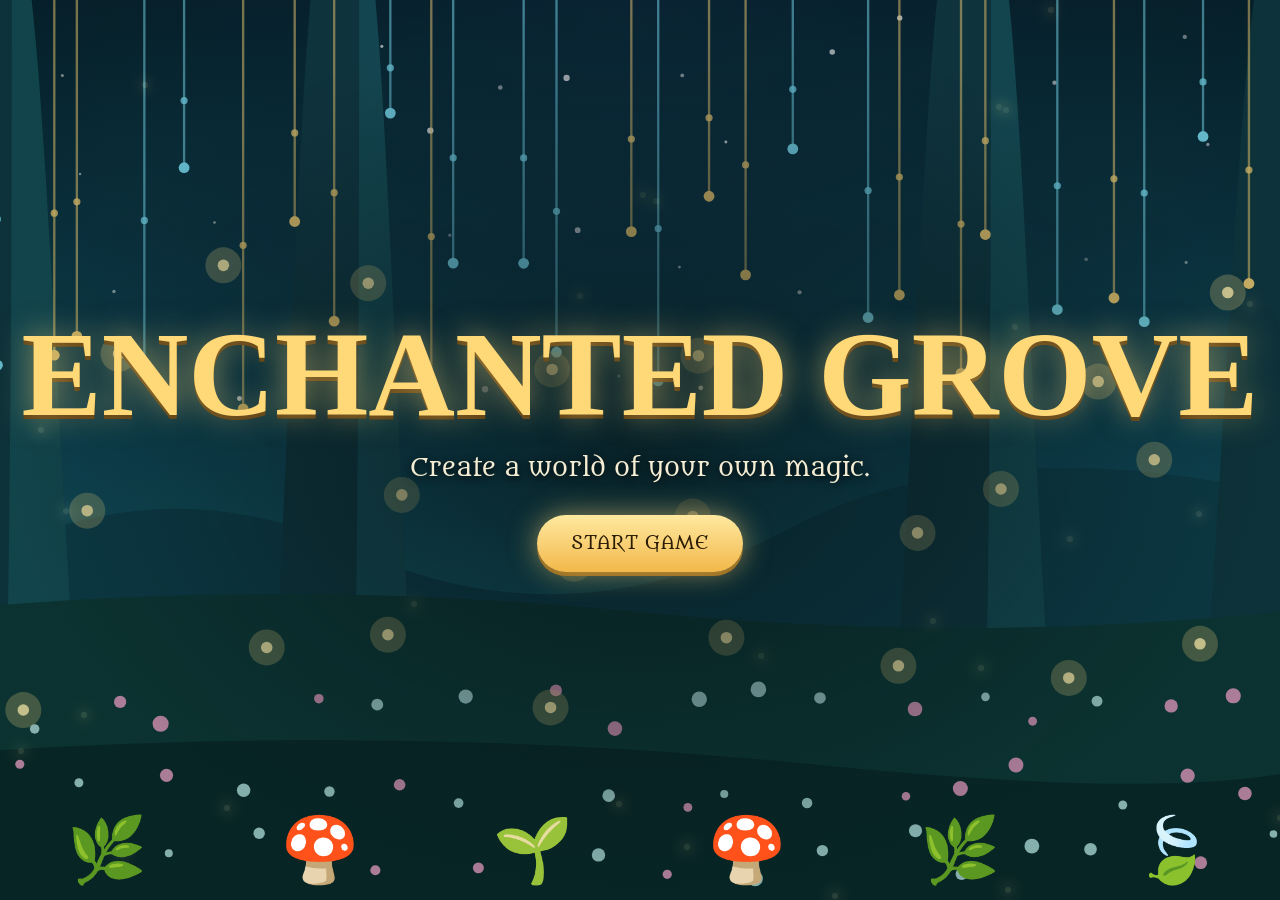
==== Enchanted Grove V2.html @ fbfa37d2 "Randomized visual aspects Specifically: fully randomized leaves." ====
<!DOCTYPE html>
<html lang="en">
    <head>
        <meta charset="utf-8">
        <meta name="viewport" content="width=device-width, initial-scale=1, viewport-fit=cover">
        <title>
            Enchanted Grove
        </title>
        <link rel="stylesheet" href="https://fonts.googleapis.com/css2?family=Metamorphous&family=Mountains+of+Christmas:wght@400;700&display=swap">
        <style>
            :root {
                --ink:#f4edd3;
                --mute:#c4c9b4;
                --gold:#ffd978;
                --sage:#a9c4a0;
                --lav:#b9a7ee;
                --sky:#8fd0e6;
                --deep:#0b1f1a;
                --glass:rgba(14,32,30,.62);
                --line:rgba(255,217,120,.38);
                color-scheme:dark;
                box-sizing:border-box;
                padding-top:env(safe-area-inset-top,0px);
                padding-bottom:env(safe-area-inset-bottom,0px);
            }
            * {
                box-sizing:border-box;
            }
            html {
                scroll-padding-top:env(safe-area-inset-top,0px);
            }
            body {
                margin:0;
                min-height:100vh;
                color:var(--ink);
                font:17px/1.55 Metamorphous,Georgia,serif;
                background:radial-gradient(ellipse at 50% 0,#27406b 0,#142b3a 38%,#0b1f1a 80%);
                transition:background 1.2s;
                overflow-x:hidden;
            }
            body[data-env=marsh] {
                background:radial-gradient(ellipse at 50% 0,#4a3585 0,#1d1b45 42%,#0a1a26 85%);
            }
            body[data-env=garden] {
                background:radial-gradient(ellipse at 50% 0,#a4568f 0,#4d3d77 40%,#1b2f2a 85%);
            }
            body[data-env=woods] {
                background:radial-gradient(ellipse at 50% 0,#17667a 0,#0d3a47 42%,#081b1a 85%);
            }
            h1,h2,h3,.big {
                font-family:'Mountains of Christmas',Georgia,cursive;
                font-weight:700;
                margin:0;
                line-height:1.05;
            }
            .screen {
                position:relative;
                z-index:2;
                min-height:100vh;
                padding:24px 16px 40px;
                display:flex;
                flex-direction:column;
                align-items:center;
                opacity:0;
                transform:translateY(14px);
                transition:opacity .4s,transform .4s;
            }
            .screen.on {
                opacity:1;
                transform:none;
            }
            .screen[hidden] {
                display:none;
            }
            #ffs {
                position:fixed;
                inset:0;
                pointer-events:none;
                z-index:1;
            }
            .ff {
                position:absolute;
                width:6px;
                height:6px;
                border-radius:50%;
                background:#ffe9a0;
                box-shadow:0 0 12px 4px rgba(255,225,130,.7);
                animation:dr 9s ease-in-out infinite alternate,bl 3s ease-in-out infinite;
            }
            @keyframes dr {
                to{transform:translate(40px,-60px)};
            }
            @keyframes bl {
                50%{opacity:.25};
            }
            #start {
                justify-content:center;
                text-align:center;
                overflow:hidden;
            }
            #start .bg {
                position:absolute;
                inset:0;
                z-index:-1;
                opacity:.85;
            }
            #start .bg svg {
                width:100%;
                height:100%;
                display:block;
            }
            #start:after {
                content:"";
                position:absolute;
                inset:0;
                z-index:-1;
                background:radial-gradient(ellipse at center,rgba(5,16,16,.65),rgba(5,16,16,.1) 70%);
            }
            #start h1 {
                font-size:clamp(3rem,13vw,7.5rem);
                color:var(--gold);
                text-shadow:0 0 30px rgba(255,217,120,.55),0 4px 0 #5a3d12;
            }
            #start p {
                font-size:clamp(1.05rem,3.5vw,1.5rem);
                color:var(--ink);
                margin:12px 0 28px;
                text-shadow:0 2px 8px #000;
            }
            .btn {
                font:inherit;
                font-size:1.15rem;
                color:#2b1d05;
                background:linear-gradient(#ffe9a0,#f2b84a);
                border:0;
                border-radius:99px;
                padding:14px 34px;
                cursor:pointer;
                box-shadow:0 0 28px rgba(255,217,120,.55),0 4px 0 #8a5d14;
                letter-spacing:.04em;
                transition:transform .2s;
            }
            .btn:hover {
                transform:translateY(-2px) scale(1.03);
            }
            .btn.alt {
                background:linear-gradient(#e0d6ff,#a893e8);
                box-shadow:0 0 22px rgba(185,167,238,.5),0 4px 0 #5c4a9a;
            }
            .btn:focus-visible,.card:focus-visible {
                outline:3px solid var(--sky);
                outline-offset:3px;
            }
            .deco {
                position:absolute;
                bottom:0;
                left:0;
                right:0;
                display:flex;
                justify-content:space-around;
                font-size:clamp(2rem,8vw,4rem);
                z-index:0;
                pointer-events:none;
            }
            .deco span {
                display:inline-block;
                transform-origin:50% 100%;
                animation:sw 4s ease-in-out infinite alternate;
            }
            @keyframes sw {
                from{transform:rotate(-7deg)}to{transform:rotate(7deg)};
            }
            .top {
                width:100%;
                max-width:900px;
                text-align:center;
            }
            .lab {
                letter-spacing:.2em;
                color:var(--gold);
                font-size:.9rem;
            }
            .bar {
                height:10px;
                border-radius:9px;
                background:rgba(255,255,255,.14);
                margin:8px auto 16px;
                overflow:hidden;
                max-width:420px;
            }
            .bar i {
                display:block;
                height:100%;
                background:linear-gradient(90deg,var(--sage),var(--gold));
                border-radius:9px;
                transition:width .6s;
            }
            .pv {
                width:100%;
                max-width:520px;
                border-radius:22px;
                overflow:hidden;
                border:2px solid var(--line);
                margin:0 auto 14px;
                aspect-ratio:16/8;
                box-shadow:0 0 30px rgba(0,0,0,.4);
            }
            .pv svg,.art svg,.fin svg {
                width:100%;
                height:100%;
                display:block;
            }
            h2 {
                font-size:clamp(1.9rem,6vw,3rem);
                color:var(--gold);
                margin-bottom:16px;
                text-shadow:0 0 18px rgba(255,217,120,.35);
            }
            .cards {
                display:grid;
                gap:16px;
                width:100%;
                max-width:900px;
                grid-template-columns:repeat(2,1fr);
                margin:0 auto;
            }
            .cards.e {
                grid-template-columns:repeat(3,1fr);
            }
            .card {
                font:inherit;
                color:var(--ink);
                text-align:center;
                background:var(--glass);
                border:2px solid var(--line);
                border-radius:26px;
                padding:18px 14px;
                cursor:pointer;
                backdrop-filter:blur(6px);
                transition:transform .25s,border-color .25s,box-shadow .25s;
            }
            .card:hover {
                transform:translateY(-6px);
                border-color:var(--gold);
                box-shadow:0 0 30px rgba(255,217,120,.35);
            }
            .card.sel {
                transform:scale(1.04);
                border-color:#fff;
                box-shadow:0 0 44px rgba(255,255,255,.6);
            }
            .card h3 {
                font-size:1.7rem;
                color:var(--gold);
                margin:6px 0;
            }
            .card p {
                margin:0;
                color:var(--mute);
                font-size:.92rem;
                line-height:1.45;
            }
            .ic {
                font-size:clamp(3rem,10vw,5rem);
                line-height:1.1;
                filter:drop-shadow(0 0 16px rgba(255,217,120,.6));
            }
            .art {
                border-radius:18px;
                overflow:hidden;
                aspect-ratio:16/10;
                margin-bottom:8px;
            }
            .fin {
                width:100%;
                max-width:900px;
                border-radius:26px;
                overflow:hidden;
                border:3px solid var(--gold);
                aspect-ratio:16/10;
                box-shadow:0 0 60px rgba(255,217,120,.35);
                margin:6px 0 18px;
            }
            #final h1 {
                font-size:clamp(2.3rem,8vw,4.4rem);
                color:var(--gold);
                text-align:center;
                text-shadow:0 0 24px rgba(255,217,120,.5);
            }
            #final p {
                max-width:640px;
                text-align:center;
                margin:10px auto 22px;
                font-size:1.1rem;
            }
            .row {
                display:flex;
                gap:14px;
                flex-wrap:wrap;
                justify-content:center;
            }
            .fl {
                animation:fl 5s ease-in-out infinite alternate;
            }
            @keyframes fl {
                to{transform:translate(10px,-16px)};
            }
            .bk {
                animation:bl 2.6s ease-in-out infinite;
            }
            #md {
                position:fixed;
                inset:0;
                z-index:9;
                background:rgba(5,12,12,.85);
                display:none;
                align-items:center;
                justify-content:center;
                padding:16px;
                text-align:center;
            }
            #md.o {
                display:flex;
            }
            #md div {
                max-width:560px;
            }
            #md img {
                width:100%;
                border-radius:16px;
                border:2px solid var(--gold);
            }
            #md p {
                margin:10px 0;
            }
            @media(max-width:640px) {
                .cards.e{grid-template-columns:1fr}.card{padding:12px 8px;
                border-radius:20px}.card h3{font-size:1.35rem}.card p{font-size:.8rem};
            }
            @media (prefers-reduced-motion:reduce) {
                *{animation:none!important;
                transition:none!important};
            }
            .mg {
                width:100%;
                max-width:780px;
                text-align:center;
            }
            .ins {
                max-width:560px;
                margin:0 auto 6px;
            }
            .play {
                position:relative;
                overflow:hidden;
                min-height:250px;
                border-radius:26px;
                border:2px solid var(--line);
                background:rgba(8,22,22,.6);
                padding:14px;
                margin:12px 0;
                box-shadow:inset 0 0 50px rgba(0,0,0,.4);
            }
            .play.won {
                box-shadow:inset 0 0 70px rgba(255,217,120,.5),0 0 40px rgba(255,217,120,.4);
            }
            .msg {
                min-height:1.6em;
                color:var(--sky);
                margin:4px 0;
            }
            .clue {
                min-height:1.8em;
                color:var(--gold);
                font-size:1.05rem;
                margin-bottom:8px;
            }
            .tiles {
                display:flex;
                flex-wrap:wrap;
                gap:12px;
                justify-content:center;
                margin:8px 0;
            }
            .tk {
                font:inherit;
                font-size:2.2rem;
                width:82px;
                height:82px;
                border-radius:24px;
                border:2px solid var(--line);
                background:rgba(255,255,255,.07);
                color:var(--ink);
                cursor:pointer;
                transition:transform .2s,box-shadow .2s;
            }
            .tk.lit,.tk.lit2 {
                transform:scale(1.15);
                box-shadow:0 0 36px 8px var(--gold);
                background:rgba(255,217,120,.35);
            }
            .tk.fg {
                filter:hue-rotate(var(--h));
            }
            .tk.cr {
                box-shadow:0 0 14px var(--sky);
            }
            .tk.rn {
                color:var(--gold);
                text-shadow:0 0 12px var(--gold);
            }
            .tk.wf {
                border-radius:50%;
            }
            .tk.ln {
                border-radius:12px 12px 30px 30px;
            }
            .bad {
                animation:shk .4s;
                border-color:#ff8a8a!important;
            }
            @keyframes shk {
                25%{transform:translateX(-8px)}75%{transform:translateX(8px)};
            }
            .arena {
                position:relative;
                height:290px;
            }
            .tg {
                position:absolute;
                font:inherit;
                font-size:2.8rem;
                background:none;
                border:0;
                opacity:.45;
                cursor:pointer;
                padding:6px;
                transition:transform .2s,opacity .2s,filter .2s;
            }
            .tg.lit {
                opacity:1;
                transform:scale(1.3) translateY(-8px);
                filter:drop-shadow(0 0 18px #ffd978);
            }
            .tg.done {
                opacity:.25;
                pointer-events:none;
            }
            .tg.gl {
                opacity:.7;
                filter:drop-shadow(0 0 5px #ffe58a);
            }
            .tg.hint,.nd.hint {
                animation:hn .9s ease-in-out infinite alternate;
            }
            @keyframes hn {
                to{filter:drop-shadow(0 0 20px #ffd978);
                transform:scale(1.2)};
            }
            .tg.ffd {
                animation:dr 5s ease-in-out infinite alternate;
            }
            .pr {
                height:8px;
                border-radius:8px;
                background:rgba(255,255,255,.14);
                overflow:hidden;
            }
            .pr i {
                display:block;
                height:100%;
                width:0;
                background:var(--gold);
                transition:width .3s;
            }
            .lv {
                display:flex;
                gap:16px;
                justify-content:center;
                margin:7px;
            }
            .nd {
                font:inherit;
                font-size:1.7rem;
                min-width:60px;
                height:60px;
                border-radius:30px;
                border:2px solid var(--line);
                background:rgba(255,255,255,.07);
                color:var(--ink);
                cursor:pointer;
                padding:0 10px;
            }
            .nd:disabled {
                opacity:.45;
                cursor:default;
            }
            .nd.on {
                opacity:1;
                border-color:var(--gold);
                box-shadow:0 0 22px var(--gold);
            }
            .nd.cl {
                border-color:rgba(255,217,120,.8);
                box-shadow:0 0 10px rgba(255,217,120,.5);
            }
            .nd.bad {
                opacity:.3;
                filter:grayscale(1);
            }
            .rg {
                display:grid;
                grid-template-columns:repeat(3,72px);
                justify-content:center;
                margin:6px auto;
            }
            .rt {
                position:relative;
                width:72px;
                height:72px;
                overflow:hidden;
                padding:0;
                border:0;
                box-shadow:inset 0 0 0 1px var(--line);
                background:rgba(255,255,255,.07);
                transition:transform .3s;
                cursor:pointer;
            }
            .rt span {
                position:absolute;
                width:216px;
                height:216px;
                line-height:216px;
                font-size:190px;
                text-align:center;
                color:var(--gold);
                font-family:'Noto Sans Runic','Segoe UI Symbol',serif;
                text-shadow:0 0 14px var(--gold);
            }
            .bf {
                box-shadow:0 0 0 4px var(--c),0 0 18px var(--c);
            }
            .bf.sel {
                transform:scale(1.2);
            }
            .tk.done {
                opacity:.35;
            }
            .trk {
                position:relative;
                height:90px;
                margin:10px 0;
            }
            .trk span {
                position:absolute;
                top:10px;
                font-size:3.4rem;
                transition:left .7s;
            }
            .trk b {
                position:absolute;
                right:4%;
                top:14px;
                font-size:3rem;
            }
            .pt {
                position:absolute;
                top:-40px;
                font-size:2.2rem;
                background:none;
                border:0;
                cursor:pointer;
                animation:fa linear forwards;
                opacity:.8;
            }
            .pt.mg2 {
                opacity:1;
                filter:drop-shadow(0 0 12px #fff) drop-shadow(0 0 8px #ffb3e0);
            }
            @keyframes fa {
                to{top:100%};
            }
            .sp {
                position:absolute;
                pointer-events:none;
                animation:spk 1.1s forwards;
            }
            @keyframes spk {
                to{transform:translate(var(--x),var(--y));
                opacity:0};
            }
            .hearts {
                font-size:1.5rem;
                letter-spacing:.25em;
                margin:2px 0 4px;
            }
            .hearts span {
                display:inline-block;
                transition:filter .5s,opacity .5s,transform .5s;
                filter:drop-shadow(0 0 8px rgba(255,90,120,.7));
            }
            .hearts span.lost {
                filter:grayscale(1);
                opacity:.35;
                transform:scale(.85);
            }
            .slips {
                font-size:1.1rem;
                margin:2px 0;
            }
            .slips:before {
                content:"Steady magic: ";
                color:var(--mute);
                font-size:.85rem;
                letter-spacing:.1em;
            }
            .slips span.lost {
                filter:grayscale(1);
                opacity:.25;
            }
            .play.lost {
                box-shadow:inset 0 0 70px rgba(150,90,220,.55);
            }
            .tier {
                text-align:center;
                margin:0 auto 22px;
                max-width:640px;
            }
            .tier h3 {
                font-size:2rem;
                color:var(--gold);
            }
            .tier ul {
                list-style:none;
                padding:0;
                margin:8px 0;
            }
        </style>
    </head>
    <body>
        <div id="ffs">
        </div>
        <section class="screen on" id="start">
            <div class="bg" id="sbg">
            </div>
            <h1>
                ENCHANTED GROVE
            </h1>
            <p>
                Create a world of your own magic.
            </p>
            <button class="btn" id="go">
                START GAME
            </button>
            <div class="deco">
                <span>
                    🌿
                </span>
                <span style="animation-delay:-1s">
                    🍄
                </span>
                <span style="animation-delay:-2s">
                    🌱
                </span>
                <span style="animation-delay:-.5s">
                    🍄
                </span>
                <span style="animation-delay:-3s">
                    🌿
                </span>
                <span style="animation-delay:-1.5s">
                    🍃
                </span>
            </div>
        </section>
        <section class="screen" id="round" hidden>
        </section>
        <section class="screen" id="final" hidden>
        </section>
        <section class="screen" id="mini" hidden>
        </section>
        <div id="md">
            <div>
                <img id="mi" alt="Your enchanted grove">
                <p>
                    Press and hold the picture (or right-click it) to save your grove.
                </p>
                <button class="btn" id="mc">
                    Close
                </button>
            </div>
        </div>
        <script>
            const $=s=>document.querySelector(s);
            const EM='font-family="Apple Color Emoji,Segoe UI Emoji,Noto Color Emoji,sans-serif"';
            let sd=1;
            /* FIX: the seed must advance on every call (sd=...) or every "random" value is identical and elements stack up */
            const R=()=>(sd=sd*16807%2147483647)/2147483647,rr=(a,b)=>a+R()*(b-a);

            /* Jittered, shuffled grid: n points spread organically across a box with breathing room */
            const spread=(n,x0,x1,y0,y1)=>{
                const cols=Math.max(1,Math.ceil(Math.sqrt(n*(x1-x0)/Math.max(1,(y1-y0))))),rows=Math.ceil(n/cols),cw=(x1-x0)/cols,ch=(y1-y0)/rows,c=[];
                for(let j=0;j<rows;j++)for(let i=0;i<cols;i++)c.push([i,j]);
                for(let k=c.length-1;k>0;k--){const m=Math.floor(R()*(k+1));[c[k],c[m]]=[c[m],c[k]];}
                return c.slice(0,n).map(([i,j])=>[x0+(i+.15+R()*.7)*cw,y0+(j+.15+R()*.7)*ch]);
            };

            const PAL={
                woods:{sky:['#06222e','#0f4a5c','#1c7a82'],h:'#0e4150',g:'#0d3b3a',g2:'#092a2b'},
                marsh:{sky:['#1a1038','#46307a','#2d7f8f'],h:'#3b3470',g:'#12263a',g2:'#0b1a2a',w:'#1fb3b8'},
                garden:{sky:['#3b5fa0','#e98fb0','#ffd68a'],h:'#7bb072',g:'#5f9a4b',g2:'#3f7a3a'}
            };

            const tw=(x,y,h,c)=>`<path d="M${x} ${y}C${x-30} ${y-h*.3} ${x+40} ${y-h*.5} ${x} ${y-h*.8}M${x} ${y-h*.55}C${x+30} ${y-h*.65} ${x+50} ${y-h*.75} ${x+45} ${y-h}M${x} ${y-h*.7}C${x-35} ${y-h*.8} ${x-45} ${y-h*.95} ${x-40} ${y-h*1.05}" stroke="${c}" stroke-width="14" stroke-linecap="round" fill="none"/>`;

            const GL={a:'#ffd978',b:'#7fe9ff',c:'#ffa6d6'};

            function base(env,u){
                const P=PAL[env];
                let s=`<defs><linearGradient id="sk${u}" x1="0" y1="0" x2="0" y2="1">${P.sky.map((c,i)=>`<stop offset="${i/2}" stop-color="${c}"/>`).join('')}</linearGradient>${Object.keys(GL).map(k=>`<radialGradient id="g${k}${u}"><stop offset="0" stop-color="${GL[k]}" stop-opacity=".85"/><stop offset="1" stop-color="${GL[k]}" stop-opacity="0"/></radialGradient>`).join('')}</defs><rect width="800" height="500" fill="url(#sk${u})"/>`;
                if(env=='garden'){
                    s+=`<circle cx="620" cy="270" r="170" fill="url(#ga${u})"/><ellipse cx="160" cy="90" rx="110" ry="22" fill="#ffd0e0" opacity=".5"/><ellipse cx="420" cy="60" rx="90" ry="16" fill="#ffe3c0" opacity=".45"/>`;
                }else{
                spread(40,0,800,0,230).forEach(([x,y])=>{s+=`<circle cx="${x}" cy="${y}" r="${rr(.6,1.8)}" fill="#fff" opacity="${rr(.3,.9)}"/>`;});
            }
            if(env=='marsh')s+=`<path d="M0 330L90 250L180 310L300 220L420 300L540 240L660 305L800 235V340H0Z" fill="${P.h}" opacity=".75"/>`;
            else s+=`<path d="M0 330Q120 250 240 305T480 295T800 285V500H0Z" fill="${P.h}"/>`;
            if(env=='woods'){
                [[40,110],[235,90],[585,100],[765,120]].forEach(([x,w])=>{
                    s+=`<path d="M${x-w/2} 500C${x-w*.35} 300 ${x-w*.3} 100 ${x-w*.2} 0H${x+w*.2}C${x+w*.3} 100 ${x+w*.35} 300 ${x+w/2} 500Z" fill="#103a45"/><path d="M${x+w*.05} 500C${x+w*.1} 300 ${x+w*.1} 100 ${x+w*.1} 0H${x+w*.2}C${x+w*.3} 100 ${x+w*.35} 300 ${x+w/2} 500Z" fill="#1d6a74" opacity=".5"/>`;
                });
            for(let i=0;i<30;i++){
                const x=(i+rr(.1,.9))*800/30,l=rr(60,230),c=R()<.5?'#7fe9ff':'#ffd978';
                s+=`<line x1="${x}" y1="0" x2="${x}" y2="${l}" stroke="${c}" stroke-width="1.3" opacity=".6"/><circle class="bk" style="animation-delay:-${rr(0,3)}s" cx="${x}" cy="${l}" r="3" fill="${c}"/><circle cx="${x}" cy="${l*.6}" r="2" fill="${c}" opacity=".8"/>`;
            }
            }
            if(env=='marsh')s+=tw(90,430,330,'#0b1424')+tw(725,430,330,'#0b1424')+tw(250,360,150,'#1a2540');
            if(env=='garden'){
                for(let i=0;i<9;i++){const t=i/6;s+=`<circle cx="${400+Math.sin(i)*30}" cy="${495-t*135}" r="${46-t*26}" fill="#e4d8b8" opacity=".85"/>`;}
                spread(70,0,800,350,495).forEach(([x,y],i)=>{s+=`<circle cx="${x}" cy="${y}" r="${rr(2,5)}" fill="${['#ff8fb8','#ffd24a','#c3a5ff','#fff'][i%4]}"/>`;});
            }
            s+=`<path d="M0 340Q200 320 400 340T800 335V500H0Z" fill="${P.g}"/>`;
            if(env=='marsh'){
                s+=`<path d="M0 362Q200 346 400 366T800 356V500H0Z" fill="${P.w}" opacity=".8"/>`;
                spread(14,0,740,375,490).forEach(([x,y])=>{s+=`<line x1="${x}" y1="${y}" x2="${x+rr(30,70)}" y2="${y}" stroke="#d8ffff" stroke-width="2" opacity=".3"/>`;});
                spread(6,40,760,380,480).forEach(([x,y])=>{s+=`<ellipse cx="${x}" cy="${y}" rx="22" ry="7" fill="#2f8a5a"/>`;});
                s+=`<ellipse cx="400" cy="340" rx="420" ry="26" fill="#dff" opacity=".1"/>`;
            }else{
            s+=`<path d="M0 420Q250 400 500 425T800 415V500H0Z" fill="${P.g2}"/>`;
            }
            if(env=='woods'){
                spread(55,0,800,375,495).forEach(([x,y])=>{s+=`<circle cx="${x}" cy="${y}" r="${rr(2,4.5)}" fill="${R()<.6?'#bff3f0':'#f7a8d0'}" opacity=".9"/>`;});
            }
            return s;
            }

            const fx={
                fire:u=>{let s='';spread(22,40,760,130,430).forEach(([x,y])=>{s+=`<g class="fl" style="animation-delay:-${rr(0,5)}s"><circle cx="${x}" cy="${y}" r="10" fill="#ffe58a" opacity=".3"/><circle class="bk" style="animation-delay:-${rr(0,3)}s" cx="${x}" cy="${y}" r="3.2" fill="#fff3b0"/></g>`;});return s;},
                run:u=>{let s='',g='ᚠᚢᚦᚨᚱᚲᚷᚹᛉᛟ';spread(9,80,720,110,330).forEach(([x,y],i)=>{s+=`<text class="fl" style="animation-delay:-${rr(0,5)}s" x="${x}" y="${y}" font-size="${rr(26,42)}" fill="#ffe08a" opacity=".92">${g[i]}</text>`;});return s;},
                bf:u=>{let s='';spread(8,60,740,170,380).forEach(([x,y])=>{s+=`<text class="fl" style="animation-delay:-${rr(0,5)}s" x="${x}" y="${y}" font-size="${rr(28,40)}" ${EM}>🦋</text>`;});return s;},
                pet:u=>{let s='';spread(16,0,790,60,440).forEach(([x,y])=>{s+=`<text class="fl" style="animation-delay:-${rr(0,5)}s" x="${x}" y="${y}" font-size="${rr(14,22)}" ${EM}>🌸</text>`;});return s;},
                rose:u=>{let s='';spread(14,20,780,440,497).forEach(([x,y])=>{s+=`<text x="${x}" y="${y}" font-size="${rr(26,36)}" ${EM}>🌹</text>`;});return s;}
            };

            const em=(c,x,y,s,g,u)=>(g?`<circle cx="${x}" cy="${y-s*.35}" r="${s*.8}" fill="url(#g${g}${u})"/>`:'')+`<text x="${x}" y="${y}" font-size="${s}" text-anchor="middle" ${EM}>${c}</text>`;

            function scene0(S,u){
                sd=11;
                let s=`<svg xmlns="http://www.w3.org/2000/svg" viewBox="0 0 800 500" preserveAspectRatio="xMidYMid slice" width="800" height="500">`+base(S.env,u);
                S.c.forEach(o=>{o.el.forEach(e=>{s+=typeof e=='function'?e(u):typeof e=='string'?e:em(e[0],e[1],e[2],e[3],e[4],u);});});
                S.c.forEach(o=>{if(o.fx)s+=fx[o.fx](u);});
                return s+'</svg>';
            }

            /* ---- Hearts + performance-based Grove ---- */
            const hrt=()=>`<div class="hearts" aria-label="${HP} of 3 hearts">${[0,1,2].map(i=>`<span class="${i<HP?'':'lost'}">❤️</span>`).join('')}</div>`;

            const TIER=[
            {t:'🌑 A Sleeping Grove',l:['🍂 Most areas lie dormant','✨ One small spark still waits']},
            {t:'🌙 A Mysterious, Darker Grove',l:['🍂 Some areas remain dormant']},
            {t:'🌿 A Healthy Grove',l:['✨ Some magic']},
            {t:'✨ A Vibrant Grove',l:['🌳 Lots of wildlife','🌸 Everything glowing']}
            ];

            const WL={
                woods:['🦉','🐿️','🦊','🐇','🦌','🦔'],
                marsh:['🦉','🦇','🐸','🐢','🦆','🦎'],
                garden:['🐦','🐇','🐝','🦔','🐿️','🦢']
            };

            function mood(env,hp,u){
                let s='';
                const spark=(n,c)=>{
                    for(let i=0;
                    i<n;
                    i++){
                        const x=rr(20,780),y=rr(60,480);
                        s+=`<g class="fl" style="animation-delay:-${rr(0,5)}s"><circle cx="${x}" cy="${y}" r="9" fill="${c}" opacity=".3"/><circle class="bk" style="animation-delay:-${rr(0,3)}s" cx="${x}" cy="${y}" r="3" fill="#fff6c0"/></g>`;
                    }
                };
                const wild=(n,lo,hi)=>{
                    const L=WL[env];
                    for(let i=0;
                    i<n;
                    i++)s+=em(L[i%L.length],rr(30,770),rr(430,492),rr(lo,hi),'a',u);
                };
                const leaves=n=>{
                    S.lv=S.lv||Array.from({
                        length:70
                    },()=>({
                        x:15+Math.random()*770,y:385+Math.random()*110,a:Math.random()*360,f:20+Math.random()*12
                    }));
                    S.lv.slice(0,n).forEach(l=>{
                        s+=`<text x="${l.x.toFixed(1)}" y="${l.y.toFixed(1)}" font-size="${l.f.toFixed(0)}" text-anchor="middle" transform="rotate(${l.a.toFixed(0)} ${l.x.toFixed(1)} ${l.y.toFixed(1)})" ${EM}>🍂</text>`;
                    });
                };
                if(hp>=3){
                    s+=`<circle cx="400" cy="300" r="460" fill="url(#ga${u})" opacity=".28"/>`;
                    spark(34,'#ffe58a');
                    wild(8,30,44);
                }else if(hp==2){
                    spark(12,'#ffe58a');
                    wild(2,28,36);
                }else if(hp==1){
                    s+=`<rect width="800" height="500" fill="#050816" opacity=".42"/><ellipse cx="400" cy="400" rx="460" ry="40" fill="#cfe" opacity=".12"/>`;
                    leaves(45);
                    spark(4,'#9fe0ff');
                }else{
                    s+=`<rect width="800" height="500" fill="#03040c" opacity=".6"/>`;
                    leaves(70);
                    s+=em('✨',400,330,48,'a',u);
                }
                return s;
            }

            function scene(S,u){
                const hp=S.hp==null?3:S.hp;
                let S2=S;
                if(hp<=1&&S.dm)S2={...S,c:S.c.map(o=>S.dm[o.id]?{...o,fx:null,el:[()=>`<g opacity=".5" filter="url(#dm${u})">`,...o.el,()=>'</g>']}:o)};
                const svg=scene0(S2,u);
                if(S.hp==null)return svg;
                return svg.slice(0,-6)+`<defs><filter id="dm${u}"><feColorMatrix type="saturate" values=".1"/></filter></defs>`+mood(S.env,hp,u)+'</svg>';
            }

            const ring=u=>{
                let s='<ellipse cx="400" cy="408" rx="92" ry="22" fill="#2d6b3a" opacity=".8"/>';
                ['🌼','🌸','🌷','🌺','🌼','🌸','🌷','🌺','🌼','🌸'].forEach((c,i)=>{const a=i/10*6.283;s+=em(c,400+Math.cos(a)*92,415+Math.sin(a)*22,34,'',u);});
                return s+em('✨',400,410,34,'a',u);
            };

            const canopy=u=>{
                let s='';
                for(let i=0;i<16;i++)s+=`<circle cx="${i*54}" cy="${rr(0,34)}" r="${rr(34,56)}" fill="#0b3a2c"/>`;
                spread(16,0,800,20,70).forEach(([x,y])=>{s+=`<circle class="bk" style="animation-delay:-${rr(0,3)}s" cx="${x}" cy="${y}" r="3" fill="#ffd978"/>`;});
                return s;
            };

            const bloom=u=>{
                let s='<path d="M120 400C110 300 140 200 120 110" stroke="#5b3a3a" stroke-width="16" fill="none"/>';
                spread(18,40,210,40,150).forEach(([x,y])=>{s+=`<circle cx="${x}" cy="${y}" r="${rr(24,40)}" fill="#ffb3cf" opacity=".85"/>`;});
                return s;
            };

            const lant=u=>{
                let s='<path d="M0 60Q400 190 800 60" stroke="#6b5a3a" stroke-width="3" fill="none"/>';
                for(let i=1;i<8;i++){const x=i*100+rr(-16,16),y=60+Math.sin(i/8*Math.PI)*98*1.0;s+=em('🏮',x,y+30,30,'a',u);}
                return s;
            };

            const cry=u=>{
                let s='';
                [[500,100,330],[625,60,330],[740,120,330]].forEach(c=>{
                    s+=`<polygon points="${c[0]},${c[2]} ${c[0]+18},${c[2]-c[1]*2} ${c[0]+36},${c[2]}" fill="#ff8fd8" opacity=".85"/><circle cx="${c[0]+18}" cy="${c[2]-c[1]}" r="46" fill="url(#gc${u})"/>`;
                });
            return s;
            };

            const O=(id,ic,n,d,ph,el,f)=>({id,ic,n,d,ph,el,fx:f});

            const ENV={
                woods:{n:'Ancient Woods',d:'Colossal trees, tangled roots and soft golden light from forgotten magic.',ph:'ancient woods',r:[
                    ['Choose a Landmark',[
                    O('w1','🏛️','Forgotten Temple','Moss-covered columns hum with an old, patient magic.','a forgotten temple',[['🏛️',400,338,130,'a']]),
                    O('w2','🌳','Ancient Hollow Tree','A door-shaped glow hides inside its enormous trunk.','an ancient hollow tree',[['🌳',400,345,170,'a'],'<ellipse cx="400" cy="300" rx="13" ry="22" fill="#ffd36a" opacity=".9"/>'])
                    ]],
                    ['Choose a Magical Element',[
                    O('w3','💎','Glowing Crystals','Cool blue light pulses between the roots.','glowing crystals',[['💎',95,418,90,'b'],['💎',262,440,52,'b'],['💎',528,444,56,'b']]),
                    O('w4','🍄','Giant Moonlit Mushrooms','Silver caps as tall as cottages drink the moonlight.','giant moonlit mushrooms',[['🍄',100,424,100,'b'],['🍄',265,442,62,'b'],['🍄',525,448,52,'b']])
                    ]],
                    ['Choose a Creature',[
                    O('w5','🦌','Ancient Forest Deer','Its antlers hold a thousand years of moss and starlight.','an ancient forest deer',[['🦌',630,425,90,'a']]),
                    O('w6','🐺','Mystical Wolf','A quiet guardian whose eyes glow like lanterns.','a mystical wolf',[['🐺',630,425,86,'b']])
                    ]],
                    ['Choose a Final Touch',[
                    O('w7','🌙','Moonlit Canopy','Leaves knit together overhead, strung with sleepy lights.','a moonlit canopy',[['🌙',650,115,72,'a'],canopy]),
                    O('w8','✨','Floating Ancient Runes','Glowing symbols drift up from the old stones.','floating ancient runes',[],'run')
                    ]]
                    ]},

                marsh:{n:'Moonlit Marsh',d:'Glowing waters, drifting mist and whispers beneath a violet moon.',ph:'moonlit marsh',r:[
                    ['Choose a Landmark',[
                    O('m1','🛖','Witch Hut','A crooked hut on stilts, window lit from within.','a crooked witch hut',[['🛖',400,345,120,'a']]),
                    O('m2','🏰','Ancient Ruins','Broken towers sunk halfway into the water.','ancient ruins',[['🏰',400,345,130,'c']])
                    ]],
                    ['Choose a Magical Element',[
                    O('m3','🍄','Giant Mushrooms','Glowing caps tall enough to shelter a witch.','giant mushrooms',[['🍄',95,428,100,'c'],['🍄',300,442,62,'c']]),
                    O('m4','🌳','Twisted Trees','Bent trunks that curl like sleeping dragons.','twisted trees',[u=>tw(170,430,230,'#150f2c')+`<circle cx="170" cy="230" r="40" fill="url(#gc${u})"/>`,u=>tw(530,440,150,'#201a45')])
                    ]],
                    ['Choose a Creature',[
                    O('m5','✨','Fireflies','Hundreds of tiny lights, writing slow circles.','drifting fireflies',[],'fire'),
                    O('m6','🐸','Frog Spirits','Pale, singing guardians of the still water.','frog spirits',[['🐸',545,432,64,'b'],['🐸',735,446,38,'b']],'fire')
                    ]],
                    ['Choose a Final Touch',[
                    O('m7','💎','Crystal Spires','Pink crystals rise from the mud like frozen lightning.','crystal spires',[cry]),
                    O('m8','🌕','Pale Full Moon','A huge cold moon, doubled in the water below.','a pale full moon',[['🌕',640,110,90,'a'],'<ellipse cx="640" cy="400" rx="60" ry="8" fill="#fff6c8" opacity=".35"/>'])
                    ]]
                    ]},

                garden:{n:'Mythical Garden',d:'Lantern-lit paths, blossoms and tiny wonders at golden dusk.',ph:'mythical garden',r:[
                    ['Choose a Landmark',[
                    O('g1','🌼','Flower Circle','A ring of blooms that opens when you step inside.','a ring of dancing flowers',[ring]),
                    O('g2','🏡','Fairy Village','Tiny cottages tucked among the roots and petals.','a tiny fairy village',[['🏡',310,352,80,'a'],['🏡',485,362,52,'a'],['🍄',405,368,48,'c']])
                    ]],
                    ['Choose a Magical Element',[
                    O('g3','⛲','Glowing Fountain','Water that glimmers with wishes.','a glowing fountain',[['⛲',165,420,110,'b']]),
                    O('g4','🏮','Strings of Lanterns','Warm lights that hum when you pass.','strings of lanterns',[lant])
                    ]],
                    ['Choose a Creature',[
                    O('g5','🦋','Butterflies','Wings painted with tiny stained-glass windows.','fluttering butterflies',[],'bf'),
                    O('g6','🦌','Gentle Deer','A shy visitor that walks without a sound.','a gentle deer',[['🦌',630,430,88,'a']])
                    ]],
                    ['Choose a Final Touch',[
                    O('g7','🌸','Cherry Blossoms','Petals fall like slow pink snow.','drifting cherry blossoms',[bloom],'pet'),
                    O('g8','🌹','Roses','Velvet blooms climbing every stone.','climbing roses',[['🌹',70,420,64,'c'],['🌹',740,430,64,'c']],'rose')
                    ]]
                    ]}
            };

            let S,r,HP=3,DORM={};
            let missFn=()=>true;const miss=()=>missFn();

            function show(id,pre){
                const cur=document.querySelector('.screen.on');
                const nx=()=>{
                    if(pre)pre();
                    const e=$('#'+id);
                    e.hidden=false;
                    scrollTo(0,0);
                    requestAnimationFrame(()=>requestAnimationFrame(()=>e.classList.add('on')));
                };
            if(cur){
                cur.classList.remove('on');
                setTimeout(()=>{cur.hidden=true;nx();},380);
            }else{nx();}
            }

            function round(){
                const el=$('#round'),isE=r==1;
                let h=`<div class="top"><div class="lab">ROUND ${r} OF 5</div>${hrt()}<div class="bar"><i style="width:${(r-1)/5*100+10}%"></i></div>`;
                if(!isE)h+=`<div class="pv">${scene(S,'p')}</div>`;
                const q=isE?'Where will your grove begin?':ENV[S.env].r[r-2][0];
                h+=`<h2>${q}</h2></div><div class="cards ${isE?'e':''}">`;
                if(isE){
                    h+=Object.keys(ENV).map(k=>`<button class="card" data-k="${k}"><div class="art">${scene({env:k,c:[]},'e'+k)}</div><h3>${ENV[k].n}</h3><p>${ENV[k].d}</p></button>`).join('');
                }else{
                h+=ENV[S.env].r[r-2][1].map((o,i)=>`<button class="card" data-i="${i}"><div class="ic">${o.ic}</div><h3>${o.n}</h3><p>${o.d}</p></button>`).join('');
            }
            el.innerHTML=h+'</div>';
            el.querySelectorAll('.card').forEach(b=>b.onclick=()=>{
                el.querySelectorAll('.card').forEach(x=>x.disabled=true);
                b.classList.add('sel');
                setTimeout(()=>{
                    if(isE){
                        S.env=b.dataset.k;
                        document.body.dataset.env=S.env;
                        adv();
                    }else{
                    const o=ENV[S.env].r[r-2][1][+b.dataset.i];
                    S.c.push(o);
                    MG[o.id]?show('mini',()=>mini(o)):adv();
                }
            },520);
            });
            }

            const adv=()=>{r++;r>5?show('final',fin):show('round',round);};

            function fin(){S.hp=HP;S.dm=DORM;const T=TIER[HP],dm=S.c.filter(o=>DORM[o.id]).map(o=>o.ph);
                const ph=S.c.map(o=>o.ph),l=ph.slice(0,-1).join(', ')+', and '+ph.at(-1);
                $('#final').innerHTML=`<h1>Welcome to Your Enchanted Grove</h1>
                <div class="fin" id="fs">${scene(S,'f')}</div>
                <p>Your grove, born in the ${ENV[S.env].ph}, is filled with ${l}.</p>
                <div class="tier"><h3>${T.t}</h3>${hrt()}<ul>${T.l.map(x=>`<li>${x}</li>`).join('')}${HP<=1&&dm.length?`<li>💤 Sleeping: ${dm.join(', ')}</li>`:''}</ul></div>
                <div class="row"><button class="btn" id="ag">CREATE ANOTHER GROVE</button><button class="btn alt" id="sv">SAVE MY GROVE</button></div>`;
                $('#ag').onclick=()=>{HP=3;DORM={};S={env:null,c:[]};r=1;delete document.body.dataset.env;show('start');};
                $('#sv').onclick=save;
            }

            function save(){
                const svg=scene(S,'x').replace(' preserveAspectRatio="xMidYMid slice"','');
                const im=new Image;
                im.onload=()=>{
                    const c=document.createElement('canvas');
                    c.width=1600;c.height=1000;
                    c.getContext('2d').drawImage(im,0,0,1600,1000);
                    c.toBlob(async b=>{
                        try{
                            const d=window.claude?await window.claude.use('downloads'):null;
                            if(d){
                                try{await d.save({filename:'my-enchanted-grove.png',data:b});return;}
                                catch(e){if(e&&e.code=='declined')return;}
                            }
                    }catch(e){}
                $('#mi').src=c.toDataURL('image/png');
                $('#md').classList.add('o');
            },'image/png');
            };
            im.src='data:image/svg+xml;charset=utf-8,'+encodeURIComponent(svg);
            }

            const D=ms=>new Promise(r=>setTimeout(r,ms)),rn=n=>Math.random()*n|0,shf=a=>[...a].sort(()=>Math.random()-.5);
            let tok=0;

            const sp=(pl,x,y)=>{
                for(let i=0;i<10;i++){
                    const s=document.createElement('i');
                    s.className='sp';s.textContent='✨';
                    s.style.cssText=`left:${x}px;top:${y}px;--x:${rn(140)-70}px;--y:${rn(140)-90}px`;
                    pl.appendChild(s);
                    setTimeout(()=>s.remove(),1100);
                }
            };

            const bx=(e,pl)=>{
                const a=pl.getBoundingClientRect(),b=e.getBoundingClientRect();
                return[b.left-a.left+b.width/2,b.top-a.top+b.height/2];
            };

            const E={};

            E.seq=async(pl,say,win,ok,c)=>{
                const n=c.it.length;
                pl.innerHTML=`<div class="clue" id="pt"></div><div class="tiles">${c.it.map((e,i)=>`<button class="tk ${c.k||''}" data-i="${i}" style="--h:${i*70}deg">${e}</button>`).join('')}</div>`;
                const tk=[...pl.querySelectorAll('.tk')],
                lit=async(i,ms=550)=>{tk[i].classList.add('lit');await D(ms);tk[i].classList.remove('lit');await D(160);};
                let st=0,seq=[],inp=0,busy=true;
                const play=async()=>{
                    busy=true;inp=0;
                    say('Watch closely…');
                    if(c.show){
                        $('#pt').textContent=seq.map(i=>c.it[i]).join('  →  ');
                        await D(2200+seq.length*700);
                        $('#pt').textContent='';
                    }else{
                    for(const i of seq){if(!ok())return;await lit(i);}
                }
            say('Your turn!');
            busy=false;
            };
            const nx=()=>{
                if(c.ext&&seq.length)seq.push(rn(n));
                else seq=Array.from({length:c.L[st]},()=>rn(n));
                play();
            };
            tk.forEach(b=>b.onclick=async()=>{
                if(busy||!ok())return;
                const i=+b.dataset.i;
                if(i==seq[inp]){
                    lit(i,250);
                    if(++inp==seq.length){
                        busy=true;
                        if(++st==c.L.length)return win();
                        say('Beautiful! Now a longer one…');
                        await D(900);
                        nx();
                    }
            }else{
            busy=true;
            b.classList.add('bad');
            if(miss())return;
            say('Not quite — watch again.');
            await D(900);
            b.classList.remove('bad');
            play();
            }
            });
            nx();
            };

            E.ord=async(pl,say,win,ok,c)=>{
                let st=0;
                const stage=()=>{
                    const L=c.L[st];
                    let pool,tg;
                    if(c.m=='trail'){
                        pool=[];
                        for(let k=0;k<L;k++)pool.push({n:'d'+k,e:'👣',gl:1,x:8+k*(72/L)+rn(6),y:78-k*(62/L)});
                        tg=[...pool];
                        for(let k=0;k<L+4;k++)pool.push({n:'x'+k,e:'🐾',x:rn(84)+4,y:rn(76)+4});
                    }else if(c.ff){
                    tg=Array.from({length:L},()=>c.it[rn(c.it.length)]);
                    pool=[...tg,...Array.from({length:3+st},()=>c.it[rn(c.it.length)])].map(o=>({...o}));
                }else{
                pool=c.it.slice(0,c.grow?Math.min(c.it.length,L+3):c.it.length);
                tg=shf(pool).slice(0,L);
            }
            const sl=shf([...Array(12).keys()]);
            pool.forEach((o,i)=>{
                if(o.x==null){
                    const s=sl[i%12];
                    o.x=6+(s%4)*23+rn(5);
                    o.y=6+(s/4|0)*30+rn(8);
                }
            });
            pl.innerHTML=`<div class="clue" id="cl"></div><div class="arena" id="ar"></div>`;
            let idx=0,ht;
            const btns=pool.map(o=>{
                const b=document.createElement('button');
                b.className='tg'+(o.gl?' gl':'')+(c.ff?' ffd':'');
                b.innerHTML=o.e;
                b.style.left=o.x+'%';
                b.style.top=o.y+'%';
                if(c.ff)b.style.animationDelay='-'+rn(5)+'s';
                $('#ar').appendChild(b);
                b.onclick=()=>{
                    if(!ok())return;
                    if(o.n==tg[idx].n){
                        sp(pl,...bx(b,pl));
                        b.classList.add('done');
                        if(c.ff)b.style.display='none';
                        idx++;
                        clearTimeout(ht);
                        if(idx==L){
                            if(++st==c.L.length)return win();
                            say('Wonderful! One more…');
                            setTimeout(stage,1000);
                        }else{hint();}
                }else{
                b.classList.add('bad');
                if(miss())return;
                say(c.bad||'Not that one — try again.');
                if(c.ff){
                    b.style.visibility='hidden';
                    setTimeout(()=>b.style.visibility='',900);
                }else{
                setTimeout(()=>b.classList.remove('bad'),500);
            }
            }
            };
            return b;
            });
            const hint=()=>{
                if(c.m=='glow'){
                    clearTimeout(ht);
                    ht=setTimeout(()=>{
                        const t=tg[idx];
                        if(t)btns[pool.findIndex(o=>o.n==t.n)].classList.add('hint');
                    },1300);
            }
            };
            if(c.m=='glow'){
                say('Clear the obstacle that glows, one at a time.');
                hint();
            }else if(c.m=='trail')say('Follow the glowing deer prints from the bottom up. Ignore other tracks 🐾.');
            else{
                $('#cl').innerHTML=c.cl(tg);
                if(c.m=='flash'){
                    say('Memorize the order…');
                    setTimeout(()=>{$('#cl').innerHTML='';say('Now do it from memory!');},2500+L*900);
                }else{say('Follow the clue.');}
            }
            };
            stage();
            };

            E.lit=async(pl,say,win,ok,c)=>{
                let sc=0,t=c.t,u=0;
                pl.innerHTML='<div class="arena" id="ar"></div><div class="pr"><i id="pb"></i></div>';
                const ar=$('#ar'),sl=shf([...Array(12).keys()]);
                const mk=p=>{
                    const b=document.createElement('button');
                    b.className='tg';
                    b.textContent=c.e;
                    const s=p??sl[u++%12];
                    b.style.left=5+(s%4)*23+rn(6)+'%';
                    b.style.top=4+(s/4|0)*30+rn(8)+'%';
                    ar.appendChild(b);
                    return b;
                };
            const fx=c.sp?[]:Array.from({length:c.n},()=>mk());
            say(`Catch ${c.need}!`);
            while(sc<c.need&&ok()){
                let b;
                if(c.sp)b=mk(rn(12));
                else{
                    if(c.grow&&sc&&sc%3==0&&fx.length<10&&!fx.g)fx.push(mk());
                    b=fx[rn(fx.length)];
                }
            b.classList.add('lit');
            let hit=false;
            await new Promise(res=>{
                b.onclick=()=>{hit=true;res();};
                setTimeout(res,t);
            });
            b.classList.remove('lit');
            b.onclick=null;
            if(hit){
                sc++;
                say('');
                sp(pl,...bx(b,pl));
                $('#pb').style.width=sc/c.need*100+'%';
                t=Math.max(c.min,t*.9);
            }else{
            if(!miss())say('Too slow — you can do it!');
            }
            if(c.sp)b.remove();
            await D(250);
            }
            if(ok())win();
            };

            E.fall=(pl,say,win,ok,c)=>{
                let g=0,d=c.d;
                pl.innerHTML='<div class="arena" id="ar"></div><div class="pr"><i id="pb"></i></div>';
                const ar=$('#ar');
                say(`Collect ${c.need} glowing petals — skip the plain ones.`);
                const iv=setInterval(()=>{
                    if(!ok()||g>=c.need)return clearInterval(iv);
                    const m=Math.random()<Math.max(.35,.8-g*.05),b=document.createElement('button');
                    b.className='pt'+(m?' mg2':'');
                    b.textContent=m?c.e:c.e2;
                    b.style.left=rn(88)+'%';
                    b.style.animationDuration=d+'ms';
                    b.onclick=()=>{
                        if(m){
                            g++;
                            sp(pl,...bx(b,pl));
                            d=Math.max(2800,d-150);
                        }else{
                        g=Math.max(0,g-1);
                        if(!miss())say('That was just an ordinary petal.');
                    }
                $('#pb').style.width=g/c.need*100+'%';
                b.remove();
                if(g>=c.need){clearInterval(iv);win();}
            };
            ar.appendChild(b);
            setTimeout(()=>b.remove(),d+100);
            },c.iv);
            };

            E.path=(pl,say,win,ok,c)=>{
                const ans=Array.from({length:c.d},()=>rn(c.b));
                let lv=0,bad={};
                const rd=()=>{
                    let h=`<div class="lv"><span class="nd on">${c.goal}</span></div>`;
                    for(let l=c.d-1;l>=0;l--){
                        h+='<div class="lv">'+Array.from({length:c.b},(_,i)=>`<button class="nd ${l<lv&&ans[l]==i?'on':''} ${c.cl&&l==lv&&ans[l]==i&&(c.cl==1||lv>=1)?'cl':''} ${bad[l+'_'+i]?'bad':''}" data-l="${l}" data-i="${i}" ${l!=lv||bad[l+'_'+i]?'disabled':''}>${c.n}</button>`).join('')+'</div>';
                    }
                pl.innerHTML=h+`<div class="lv">${c.start}</div>`;
                pl.querySelectorAll('.nd[data-l]').forEach(b=>b.onclick=()=>{
                    if(!ok())return;
                    const l=+b.dataset.l,i=+b.dataset.i;
                    if(ans[l]==i){
                        lv++;
                        say('The way opens…');
                        if(lv==c.d){rd();return win();}
                    }else if(miss()){
                    return;
                }else if(c.rs){
                lv=0;bad={};
                say('The branches tangle — the path resets.');
            }else{
            bad[l+'_'+i]=1;
            say('A dead end — that branch withers gently.');
            }
            rd();
            });
            };
            say('Choose a branch at each level, bottom to top.');
            rd();
            };

            E.cyc=(pl,say,win,ok,c)=>{
                const S=['🌙','⭐','🔥','💧','🍃'],tg=Array.from({length:4},()=>rn(5)),cur=tg.map(t=>(t+1+rn(4))%5);
                pl.innerHTML=`<p>Pattern:</p><div class="tiles">${tg.map(t=>`<span class="tk lit2">${S[t]}</span>`).join('')}</div><p>Tap each pillar to change its symbol:</p><div class="tiles" id="pi"></div>`;
                const rd=()=>{
                    const p=$('#pi');
                    p.innerHTML=cur.map((s,i)=>`<button class="tk ${s==tg[i]?'lit2':''}" data-i="${i}">${S[s]}</button>`).join('');
                    p.querySelectorAll('.tk').forEach(b=>b.onclick=()=>{
                        if(!ok())return;
                        const i=+b.dataset.i,was=cur[i]==tg[i];
                        cur[i]=(cur[i]+1)%5;
                        if(was&&miss()){rd();return;}
                        rd();
                        if(cur.every((s,j)=>s==tg[j]))win();
                    });
            };
            rd();
            };

            E.rot=(pl,say,win,ok,c)=>{
                const q=Array.from({length:9},()=>1+rn(3));
                pl.innerHTML='<div class="rg" id="rg"></div>';
                const g=$('#rg');
                say('Tap pieces to rotate them until the rune is whole.');
                q.forEach((v,i)=>{
                    const b=document.createElement('button');
                    b.className='rt';
                    b.style.transform=`rotate(${v*90}deg)`;
                    b.innerHTML=`<span style="left:${-(i%3)*72}px;top:${-(i/3|0)*72}px">ᚱ</span>`;
                    b.onclick=()=>{
                        if(!ok())return;
                        if(q[i]==0&&miss())return;
                        q[i]=(q[i]+1)%4;
                        b.style.transform=`rotate(${q[i]*90}deg)`;
                        if(q.every(x=>!x)){
                            g.style.filter='drop-shadow(0 0 22px #ffd978)';
                            win();
                        }
                };
            g.appendChild(b);
            });
            };

            E.mt=(pl,say,win,ok,c)=>{
                const C=['#ff6fb5','#5ab6ff','#ffd24a','#a77bff','#5de0a0','#ff8a5c'];
                const C2=['#ff6fb5','#ff9ccd','#5ab6ff','#8fd0ff','#a77bff','#c9a8ff'];
                let st=0,sel=null;
                const run=()=>{
                    const n=[3,4,5][st],cs=st==2?[C2[0],C2[1],C2[2],C2[3],C2[4]]:shf(C).slice(0,n);
                    pl.innerHTML=`<div class="tiles">${cs.map(x=>`<button class="tk bf fl" data-c="${x}" style="--c:${x};animation-delay:-${rn(4)}s">🦋</button>`).join('')}</div><div class="tiles">${shf(cs).map(x=>`<button class="tk" data-c="${x}" style="--c:${x};box-shadow:0 0 22px ${x}">🌸</button>`).join('')}</div>`;
                    const B=[...pl.querySelectorAll('.bf')],F=[...pl.querySelectorAll('.tk:not(.bf)')];
                    B.forEach(b=>b.onclick=()=>{
                        if(b.classList.contains('done'))return;
                        B.forEach(x=>x.classList.remove('sel'));
                        b.classList.add('sel');
                        sel=b;
                        say('Now tap the matching flower.');
                    });
                F.forEach(f=>f.onclick=()=>{
                    if(!ok()||f.classList.contains('done'))return;
                    if(!sel)return say('Pick a butterfly first.');
                    if(sel.dataset.c==f.dataset.c){
                        sp(pl,...bx(f,pl));
                        sel.classList.add('done');
                        sel.classList.remove('sel','fl');
                        sel.style.visibility='hidden';
                        f.classList.add('done');
                        f.textContent='🦋';
                        sel=null;
                        say('');
                        if(B.every(x=>x.classList.contains('done'))){
                            if(++st==3)return win();
                            say('More butterflies arrive!');
                            setTimeout(run,1100);
                        }
                }else{
                f.classList.add('bad');
                if(miss())return;
                say('Not that blossom — try again.');
                setTimeout(()=>f.classList.remove('bad'),500);
            }
            });
            };
            run();
            };

            E.dec=(pl,say,win,ok,c)=>{
                const Q=[
                ['The deer keeps glancing toward the 🌸 flowers.',[['🌿 Offer fresh leaves',0],['🔔 Ring a loud bell',0],['✨ Hold out a glowing flower',1]]],
                ['The deer lowers its head toward a trickling 💧 stream.',[['🍎 Wave a shiny apple',0],['🤫 Sit quietly by the water',1],['🥁 Tap a drum',0]]],
                ['A soft 🌙 glyph glows above the deer, and its ears tilt back.',[['🎺 Blow a trumpet',0],['🏃 Run closer',0],['🎶 Hum a gentle moonlit tune',1]]]
                ];
                let st=0,p=0;
                const rd=()=>{
                    const q=Q[st];
                    pl.innerHTML=`<div class="trk"><span style="left:${4+p*26}%">🦌</span><b>🧚</b></div><p class="clue">${q[0]}</p><div class="tiles">${shf(q[1]).map(o=>`<button class="nd" data-k="${o[1]}">${o[0]}</button>`).join('')}</div>`;
                    pl.querySelectorAll('.nd').forEach(b=>b.onclick=()=>{
                        if(!ok())return;
                        if(b.dataset.k=='1'){
                            st++;p=st;
                            if(st==3){say('');rd2();return win();}
                            say('The deer steps closer…');
                            rd();
                        }else{
                        p=Math.max(0,st-1);
                        if(miss())return;
                        say('The deer steps back a little. Look for clues.');
                        rd();
                    }
            });
            };
            const rd2=()=>{pl.querySelector('.trk span').style.left='72%';};
            rd();
            };

            const M=(t,i,w,f)=>({t,i,w,run:f});
            const Q=(f,c)=>(...a)=>f(...a,c);
            const FF=(e,n,c)=>({e:`<b style="color:${c}">●</b>`,n});
            const hs=['moon','star','flower','mushroom','butterfly'];
            const hi=['🌙','⭐','🌸','🍄','🦋'];

            const MG={
                w1:M('Temple Memory Runes','Runes glow in a sequence. Watch, then tap them in the same order.','The temple stones hum — the Forgotten Temple has awakened!',Q(E.seq,{it:['ᚠ','ᚢ','ᚦ','ᚨ','ᚱ','ᚲ'],L:[3,4,5],k:'rn'})),
                w2:M('Whispering Roots','Find the way from the entrance to the glowing heart of the tree. Tap one root at each fork — dead ends only wither gently.','The roots part — you reached the heart of the Ancient Hollow Tree!',Q(E.path,{d:3,b:3,n:'🌱',goal:'🌟',start:'🚪 Entrance'})),
                w3:M('Crystal Sequence','Crystals light up in order. Repeat it — each success adds one more crystal.','The crystals ring out in harmony!',Q(E.seq,{it:['💎','🔷','🔮','💠'],L:[3,4,5,6],ext:1,k:'cr'})),
                w4:M('Mushroom Hop','Tap the glowing mushroom before it fades. They get quicker!','The mushrooms bounce with joy!',Q(E.lit,{e:'🍄',n:6,t:1500,min:700,need:8})),
                w5:M('Follow the Footprints','Find the deer’s glowing prints and tap them in order along the trail. Other tracks are decoys.','You followed the trail — the Ancient Forest Deer is near!',Q(E.ord,{m:'trail',L:[3,4,5]})),
                w6:M('Wolf’s Howl','The wolf howls in glowing symbols. Repeat the pattern. No sound needed.','The wolf answers with a silver howl!',Q(E.seq,{it:['🌕','🌙','⭐','💫','🔵'],L:[3,4,5,6],k:'wf'})),
                w7:M('Catch the Moonlight','Tap the pools of moonlight before they fade away.','Moonlight pours through the canopy!',Q(E.lit,{e:'🌙',sp:1,t:1500,min:600,need:9})),
                w8:M('Rune Restoration','Tap the broken pieces to rotate them until the ancient rune is whole. Turning an upright piece counts as a slip.','The rune blazes with restored power!',E.rot),
                m1:M('Witch’s Potion','Memorize the recipe, then add the ingredients to the cauldron in order. Wrong ones just fizzle.','The cauldron glows — the potion is perfect! 🧪',Q(E.ord,{m:'flash',it:[{e:'🍄',n:'glowing mushroom'},{e:'💧',n:'moonwater'},{e:'✨',n:'firefly dust'},{e:'🍃',n:'magic leaf'},{e:'💎',n:'crystal'},{e:'🐸',n:'frog toe'}],L:[3,4],cl:t=>'Recipe: '+t.map(x=>x.e+' '+x.n).join(' → '),bad:'💥 Bloop! The cauldron burps purple smoke.'})),
                m2:M('Ruins Alignment','Tap each pillar to change its symbol until all match the pattern. Turning a matched pillar away counts as a slip.','The ruins awaken with a pulse of light!',E.cyc),
                m3:M('Mushroom Glow','Tap the glowing mushroom to collect its spores. More mushrooms appear and the glow gets shorter.','You gathered enough spores!',Q(E.lit,{e:'🍄',n:3,grow:1,t:1700,min:650,need:9})),
                m4:M('Twisted Branches','Climb from the roots to the glowing leaf. A wrong branch resets your path. The right way glows faintly as you climb.','You reached the glowing leaf!',Q(E.path,{d:4,b:3,rs:1,cl:2,n:'🌿',goal:'🍃',start:'🌳 Roots'})),
                m5:M('Firefly Gathering','Memorize the glow colors, then tap fireflies of those colors in order.','The fireflies gather and light up the swamp!',Q(E.ord,{m:'flash',ff:1,it:[FF('','Gold','#ffd24a'),FF('','Blue','#5ab6ff'),FF('','Purple','#b07cff')],L:[3,4,5],cl:t=>t.map(x=>x.e+' '+x.n).join(' → ')})),
                m6:M('Frog Spirit Rhythm','The frogs perform a sequence. Tap them in the same order. No sound needed.','All the frog spirits glow together!',Q(E.seq,{it:['🐸','🐸','🐸','🐸'],L:[3,4,5,6],k:'fg'})),
                g1:M('Everbloom — Grow the Flowers','Study the flower pattern. When it hides, tap the flowers in the same order.','The Flower Circle has awakened!',Q(E.seq,{it:['🌸','🌼','🌷','🌹'],L:[3,4,5],show:1})),
                g2:M('Light the Fairy Village','Read the clue, then light the fairy houses in the order it says.','The Fairy Village is glowing again!',Q(E.ord,{m:'clue',grow:1,it:hs.map((n,i)=>({e:`<small>${hi[i]}</small>🏡`,n})),L:[2,3,3],cl:t=>'First light the house beside the '+t.map(x=>x.n).join(', then the ')+'.'})),
                g3:M('Fountain of Wishes — Restore the Magic','Clear the blocked streams in the right order. The next obstacle begins to glow when you pause.','The Fountain of Wishes is flowing with magic!',Q(E.ord,{m:'glow',it:[{e:'🍃',n:'leaf'},{e:'🪨',n:'stone'},{e:'🌿',n:'vine'},{e:'🪵',n:'log'},{e:'🍂',n:'debris'}],L:[3,4,5]})),
                g4:M('Twilight Lanterns — Light the Garden Path','Watch the lanterns light up, then repeat the order.','The Lantern Path has come alive!',Q(E.seq,{it:hi,L:[3,4,5],k:'ln'})),
                g5:M('Guide the Butterflies','Tap a butterfly, then the flower of the same color to guide it home.','The butterflies have found their blossoms!',E.mt),
                g6:M('Befriend the Gentle Deer','Watch the deer and the scene for clues, then choose the kindest action.','The Gentle Deer trusts you!',E.dec),
                g7:M('Catch the Falling Blossoms','Tap the glowing petals. Plain petals are decoys!','The garden is filled with enchanted blossoms!',Q(E.fall,{e:'🌸',e2:'🌸',need:10,d:6500,iv:900})),
                g8:M('Grow the Enchanted Rose Vines','Grow the vine upward. Follow the glowing leaves to the healthiest branch.','The enchanted roses are in full bloom!',Q(E.path,{d:5,b:3,cl:1,n:'🌿',goal:'🌹',start:'🌱 Seed'}))
            };

            function mini(o){
                const g=MG[o.id],el=$('#mini'),t=++tok;
                let over=false,MS=0;const LIM=4;
                el.innerHTML=`<div class="top"><div class="lab">ROUND ${r} OF 5</div>${hrt()}<div class="bar"><i style="width:${(r-1)/5*100+10}%"></i></div></div>
                <div class="mg">
                <h2>${g.t}</h2>
                <p class="ins" id="in">${g.i} <em>Four slips and the Grove's magic weakens.</em></p>
                <div class="slips" id="sl"></div>
                <div class="play" id="pl"><div class="ic" style="margin-top:50px">${o.ic}</div></div>
                <div class="msg" id="mm"></div>
                <div class="row"><button class="btn" id="st">START</button><button class="btn alt" id="ct" hidden>CONTINUE</button></div>
                </div>`;
                const pl=$('#pl'),say=m=>$('#mm').textContent=m,
                win=()=>{
                    if(over)return;over=true;
                    if(t!=tok)return;
                    say('✨ '+g.w);
                    pl.classList.add('won');
                    for(let i=0;i<5;i++)setTimeout(()=>sp(pl,pl.clientWidth*(.15+i*.18),pl.clientHeight/2),i*150);
                    $('#ct').hidden=false;
                };
            const pips=()=>{$('#sl').innerHTML=Array.from({length:LIM},(_,i)=>`<span class="${i<LIM-MS?'':'lost'}">🍃</span>`).join('');};
            pips();
            const fail=()=>{
                over=true;tok++;
                HP=Math.max(0,HP-1);DORM[o.id]=1;
                document.querySelector('#mini .hearts').outerHTML=hrt();
                say("💔 The Grove's magic weakens...");
                pl.classList.add('lost');
                $('#ct').hidden=false;
            };
            missFn=()=>{
                if(over||t!=tok)return true;
                MS++;pips();
                if(MS>=LIM){fail();return true;}
                return false;
            };
            $('#st').onclick=function(){
                this.hidden=true;
                $('#in').style.display='none';
                pl.innerHTML='';
                g.run(pl,say,win,()=>t==tok);
            };
            $('#ct').onclick=()=>{tok++;adv();};
            }

            $('#mc').onclick=()=>$('#md').classList.remove('o');

            $('#go').onclick=()=>{HP=3;DORM={};S={env:null,c:[]};r=1;show('round',round);};

            (function(){
                let h='';
                for(let i=0;i<26;i++)h+=`<div class="ff" style="left:${Math.random()*100}%;top:${Math.random()*100}%;animation-delay:-${Math.random()*9}s,-${Math.random()*3}s"></div>`;
                $('#ffs').innerHTML=h;
                $('#sbg').innerHTML=scene({env:'woods',c:[{fx:'fire',el:[]}]},'s').replace('width="800" height="500"','width="100%" height="100%"');
            })();

            S={env:null,c:[]};
            r=1;
        </script>
    </body>
</html>
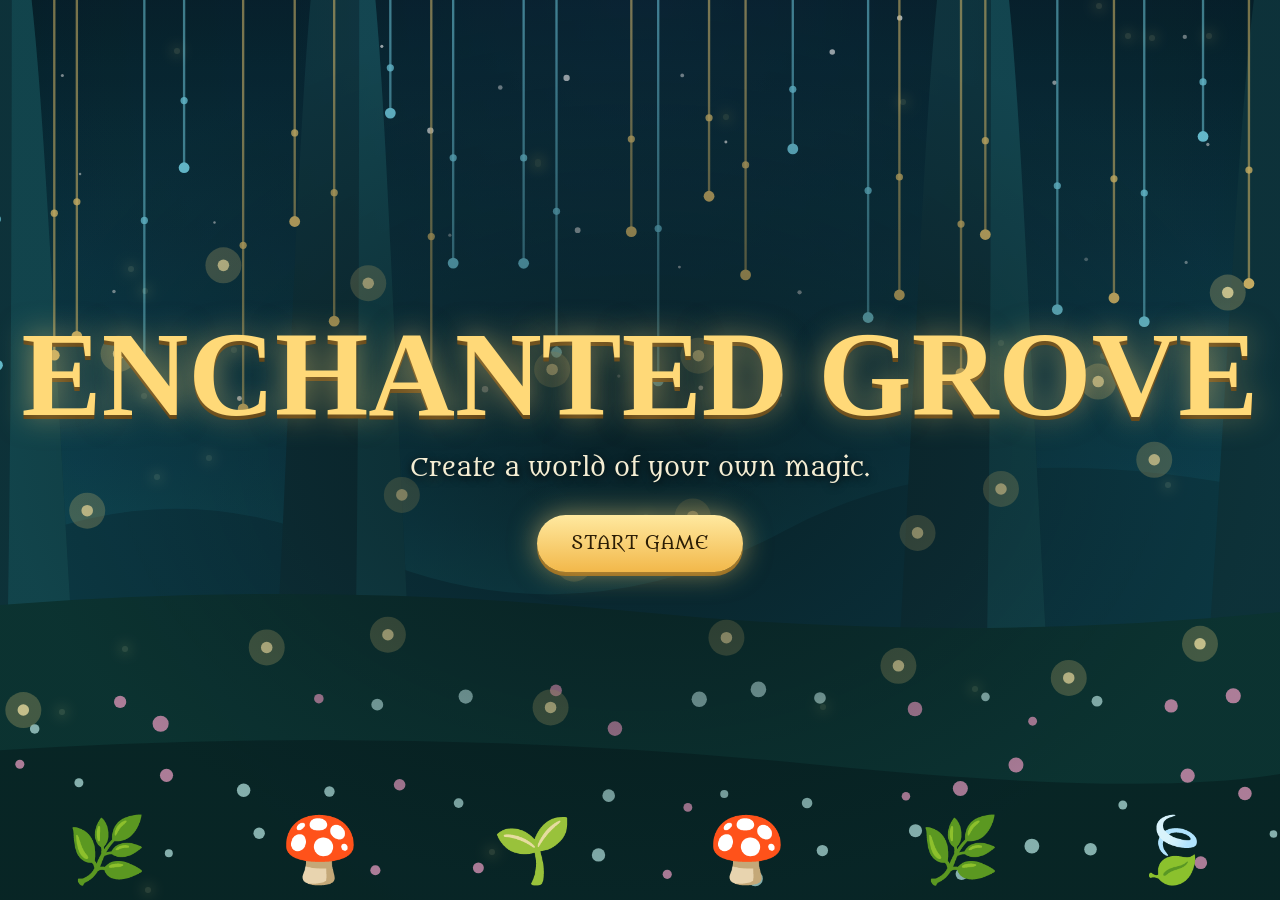
==== commit 32ee0bfb: "Add audio synthesis using Web Audio API Implemented Web Audio API for audio synthesis, including sou" ====
--- a/Enchanted Grove V2.html
+++ b/Enchanted Grove V2.html
@@ -691,6 +691,120 @@
             </div>
         </div>
         <script>
+            
+            /* ===== Audio: everything is synthesized with the Web Audio API (no files) ===== */
+            const AU=(()=> {
+                let ctx,mst,mus,sfx,started=false,on=true,ci=0;
+                try {
+                    on=localStorage.getItem('grove-snd')!=='off';
+                } catch(e) {
+                }
+                const N=m=>440*Math.pow(2,(m-69)/12);      // MIDI note -> Hz
+                const init=()=> {
+                    if(ctx)return;
+                    const C=window.AudioContext||window.webkitAudioContext;
+                    if(!C)return;
+                    ctx=new C();
+                    mst=ctx.createGain();mst.gain.value=on?1:0;mst.connect(ctx.destination);   // master (mute lives here)
+                    sfx=ctx.createGain();sfx.gain.value=.7;sfx.connect(mst);                    // sound-effect bus
+                    mus=ctx.createGain();mus.gain.value=.95;mus.connect(mst);                   // music bus
+                    const dl=ctx.createDelay(1),fb=ctx.createGain(),lp=ctx.createBiquadFilter(),wet=ctx.createGain();
+                    dl.delayTime.value=.45;fb.gain.value=.4;lp.type='lowpass';lp.frequency.value=1800;wet.gain.value=.5;
+                    mus.connect(dl);dl.connect(lp);lp.connect(fb);fb.connect(dl);lp.connect(wet);wet.connect(mst); // soft echo
+                };
+                const tone=(dest,f,t,dur,vol,type='sine',atk=.01)=> {
+                    const o=ctx.createOscillator(),g=ctx.createGain();
+                    o.type=type;o.frequency.value=f;
+                    g.gain.setValueAtTime(0,t);
+                    g.gain.linearRampToValueAtTime(vol,t+atk);
+                    g.gain.exponentialRampToValueAtTime(.0001,t+dur);
+                    o.connect(g);g.connect(dest);
+                    o.start(t);o.stop(t+dur+.05);
+                };
+                // slow chord loop: Cmaj7 -> Am7 -> Fmaj7 -> Gadd9, with sparse pentatonic "bells" on top
+                const chords=[[48,52,55,59],[45,48,52,55],[41,45,48,52],[43,47,50,57]];
+                const PENT=[72,74,76,79,81,84];
+                const bar=()=> {
+                    if(ctx&&ctx.state==='running') {
+                        const t=ctx.currentTime+.05,ch=chords[ci++%4];
+                        ch.forEach((m,i)=>tone(mus,N(m),t+i*.12,9,.09,'triangle',2.5));
+                        tone(mus,N(ch[0]-12),t,9,.11,'sine',2.5);
+                        for(let k=0;k<4;k++)tone(mus,N(PENT[Math.random()*PENT.length|0]),t+1+k*1.8+Math.random()*.8,3.5,.065,'sine',.02);
+                    }
+                    setTimeout(bar,8000);
+                };
+                const play=fn=> {
+                    if(!ctx||!on)return;if(ctx.state==='suspended')ctx.resume();fn(ctx.currentTime);
+                };
+                const setBtn=()=> {
+                    const b=document.getElementById('mute');if(b) {
+                        b.textContent=on?'🔊':'🔇';b.setAttribute('aria-pressed',on);
+                    }
+                };
+                return {
+                    async start() {
+                        init();
+                        if(!ctx)return;
+                        if(ctx.state==='suspended') {
+                            try {
+                                await ctx.resume();
+                            } catch(e) {
+                                return;
+                            }
+                        }
+                        if(!started&&ctx.state==='running') {
+                            started=true;
+                            bar();
+                        }
+                    }, click() {
+                        play(t=> {
+                            tone(sfx,880,t,.09,.12,'sine',.003);tone(sfx,1320,t,.05,.05,'sine',.003);
+                        }
+                        );
+                    }, sparkle() {
+                        play(t=>[84,88,91,96,100].forEach((m,i)=> {
+                            tone(sfx,N(m),t+i*.07,.5,.08);tone(sfx,N(m)*2,t+i*.07,.25,.025,'triangle');
+                        }));
+                    }, weak() {
+                        play(t=> {
+                            tone(sfx,N(64),t,.7,.1,'sine',.02);tone(sfx,N(59),t+.18,.9,.1,'sine',.02);
+                        });
+                    }, chime() {
+                        play(t=>[72,76,79,84].forEach((m,i)=>tone(sfx,N(m),t+i*.15,2.2,.09,'sine',.02)));
+                    }, toggle() {
+                        init();on=!on;
+                        try {
+                            localStorage.setItem('grove-snd',on?'on':'off');
+                        } catch(e) {
+                        }
+                        if(ctx) {
+                            mst.gain.setTargetAtTime(on?1:0,ctx.currentTime,.1);if(on&&ctx.state==='suspended')ctx.resume();
+                        }
+                        setBtn();if(on) {
+                            this.start();this.click();
+                        }
+                    }, vis(h) {
+                        if(ctx)h?ctx.suspend():(on&&ctx.resume());
+                    }, setBtn
+                };
+            })();
+            ['pointerdown','keydown'].forEach(ev=>document.addEventListener(ev,()=>AU.start(), {
+                passive:true
+            }));
+            document.addEventListener('click',e=> {
+                // one listener gives EVERY button a click sound
+                const b=e.target.closest('button');
+                if(!b||b.id==='mute')return;
+                AU.start();AU.click();
+            }
+            ,true);
+            document.addEventListener('visibilitychange',()=>AU.vis(document.hidden));
+            // pause audio when the tab is hidden
+            document.addEventListener('DOMContentLoaded',()=> {
+                AU.setBtn();
+                document.getElementById('mute').onclick=()=>AU.toggle();
+            });
+            
             const $=s=>document.querySelector(s);
             const EM='font-family="Apple Color Emoji,Segoe UI Emoji,Noto Color Emoji,sans-serif"';
             let sd=1;
